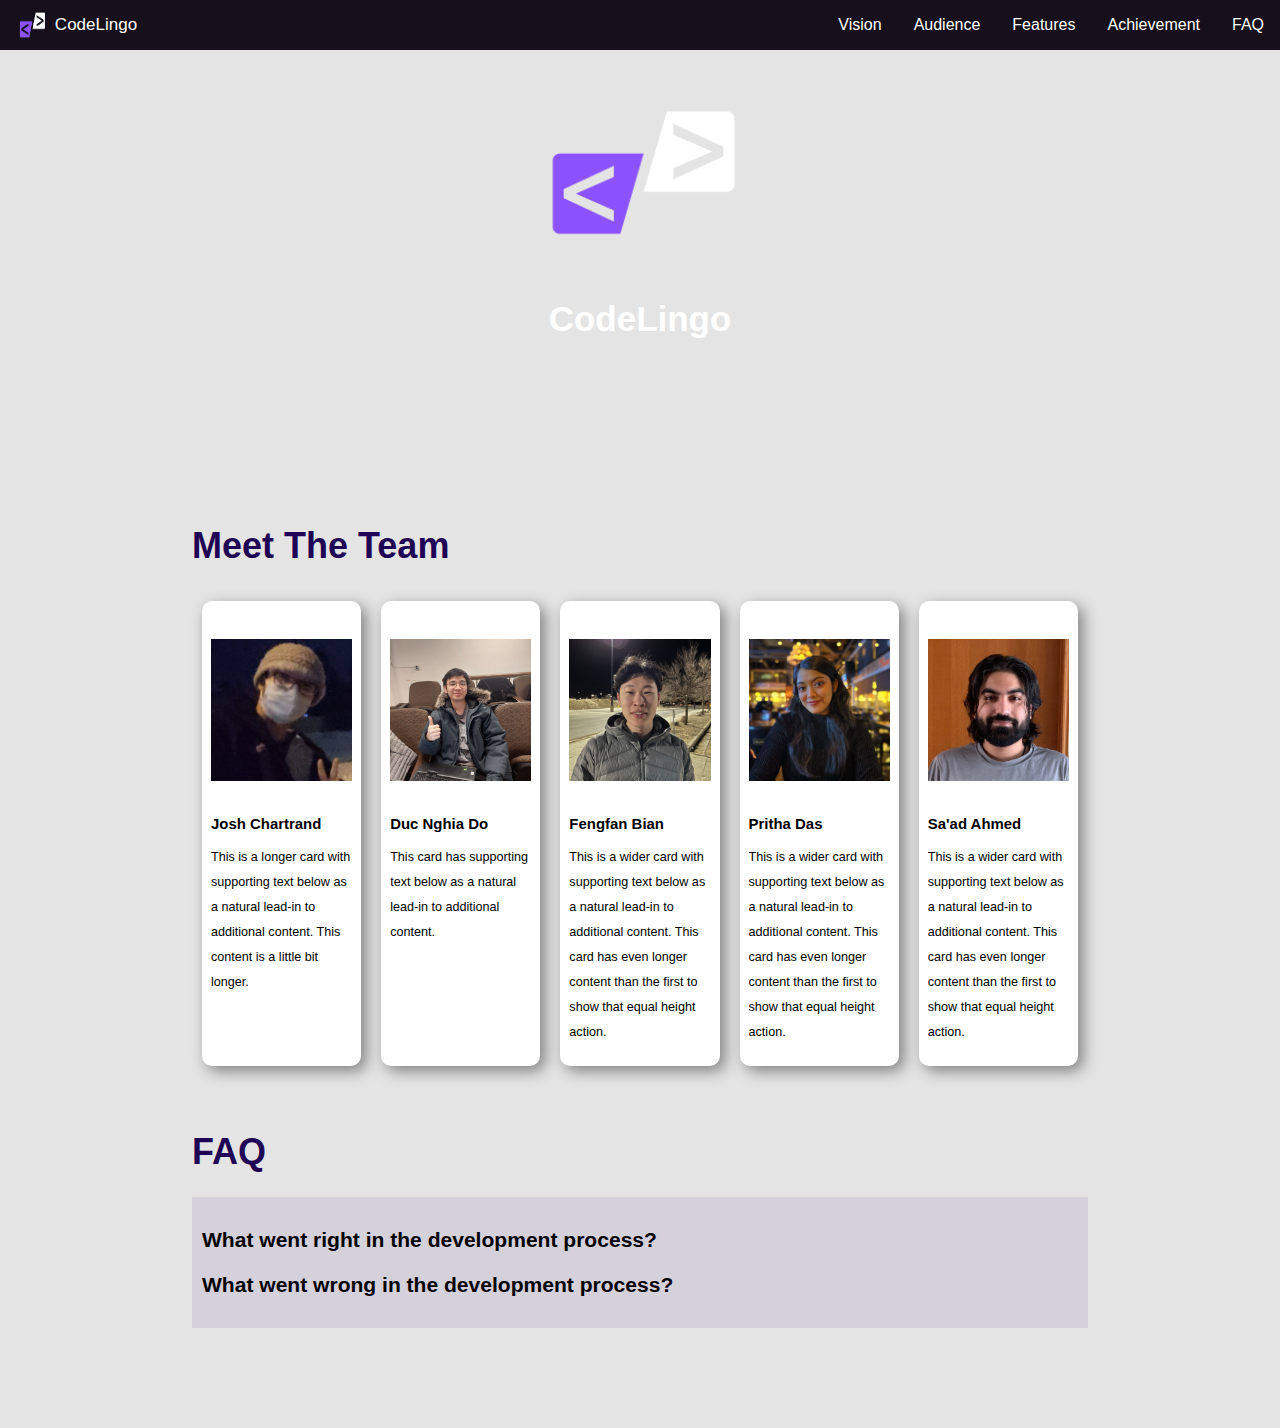
==== website/extra_page.html @ 379106d1 "Fixed sizing issues for video description" ====
<!DOCTYPE html>
<html lang="en">
<head>
    <link rel="stylesheet" href="styles.css">
    <meta charset="UTF-8">
    <meta name="viewport" content="width=device-width, initial-scale=1.0">
    <title>CodeLingo</title>
</head>
<body>
    
    <div class="navbar">
        <div class="website-icon">
            <img class="logo" src="assets/codelingo_logo.png" onclick="goToLandingPage()">
            <button class="logobtn" onclick="goToLandingPage()">CodeLingo</button>
        </div>
        
        <div class="nav-contents">
            <a href="index.html#vision">Vision</a>
            <a href="index.html#audience">Audience</a>
            <a href="index.html#feature">Features</a>
            <a id = 'achievement-link' onclick="scrollToFunction('achievement', 'achievement-link')">Achievement</a>
            <a id = 'faq-link' onclick="scrollToFunction('faq', 'faq-link')">FAQ</a>
        </div>
    </div>

    <div class="header">
        <img src="assets/codelingo_logo.png">
        <div class="appname">CodeLingo</div>
    </div>

    <div class="mainpage">
        <section id="achievement">
            <h1 class="heading feature-header">Meet The Team</h1>

            <div class="card-deck">
                <div class="card">
                  <img class="card-img-top" src="assets/josh.png" alt="Card image cap">
                  <div class="card-body">
                    <h5 class="card-title">Josh Chartrand</h5>
                    <p class="card-text">This is a longer card with supporting text below as a natural lead-in to additional content. This content is a little bit longer.</p>
                  </div>
                </div>
                <div class="card">
                  <img class="card-img-top" src="assets/duc.jpg" alt="Card image cap">
                  <div class="card-body">
                    <h5 class="card-title">Duc Nghia Do</h5>
                    <p class="card-text">This card has supporting text below as a natural lead-in to additional content.</p>
                  </div>
                </div>
                <div class="card">
                  <img class="card-img-top" src="assets/fengfan.jpg" alt="Card image cap">
                  <div class="card-body">
                    <h5 class="card-title">Fengfan Bian</h5>
                    <p class="card-text">This is a wider card with supporting text below as a natural lead-in to additional content. This card has even longer content than the first to show that equal height action.</p>
                    
                  </div>
                </div>
                <div class="card">
                    <img class="card-img-top" src="assets/pritha.jpg" alt="Card image cap">
                    <div class="card-body">
                      <h5 class="card-title">Pritha Das</h5>
                      <p class="card-text">This is a wider card with supporting text below as a natural lead-in to additional content. This card has even longer content than the first to show that equal height action.</p>
                      
                    </div>
                </div>
                <div class="card">
                    <img class="card-img-top" src="assets/sa'ad.jpg" alt="Card image cap">
                    <div class="card-body">
                      <h5 class="card-title">Sa'ad Ahmed</h5>
                      <p class="card-text">This is a wider card with supporting text below as a natural lead-in to additional content. This card has even longer content than the first to show that equal height action.</p>
                      
                    </div>
                </div>
            </div>

            
              

        </section>

        <section id="faq">
            <h1 class="heading feature-header">FAQ</h1>
            <div class="paragraphs">
                <h3>What went right in the development process?</h3>
                <h3>What went wrong in the development process?</h3>
            </div>
        </section>
    </div>
    
    <script src="script.js"></script>
</body>
</html>
---- website/styles.css ----
body{
    height: 100%;
    font-family: Arial, Helvetica, sans-serif;
    margin: 0;
    padding: 0;
    background-color:#E4E4E4
}

/* NAVBAR */
.navbar {
    display: flex;
    width: 100%;
    position: fixed;
    text-align: center;
    background-color: #151019;
    z-index: 1000;
}
.nav-contents{
    display: flex;
    align-items: right;
    padding-left: 30%;
    cursor: pointer;
}

a{
    display: block;
    color: white;
    text-align: center;
    padding: 16px;
    text-decoration: none;
}
a:hover {
    background-color: #310d78;
}

.website-icon{
    padding-left: 15px;
    display: inline-flex;
    align-items: center;
    cursor: pointer;
}
.logobtn{
    color: white;
    background-color: transparent;
    border: none;
    font-size: 17px;
    cursor: pointer;
}
.logo{
    height: 100%;
    max-width: 8%;
}

/* HEADER */
.header{
    padding-top: 50px;
    height: 350px;
    background-image: url(https://coolbackgrounds.io/images/backgrounds/index/compute-ea4c57a4.png);
    text-align: center;
    justify-content: space-around;
}
.header img{
    height: 70%;
    width:min-content;
}
.appname{
    color: white;
    font-size: 35px;
    font-weight: bold;
}

/* MAINPAGE */
.mainpage{
    font-size: 18px;
    margin-left: 15%;
    margin-right: 15%;
    padding-top: 70px;
    padding-bottom: 100px;
}
p{
    line-height: 25px;
}
ul{
    line-height: 25px;
}

.heading{
    color: #1f0455;
}
.feature-header{
    margin-top: 55px;
}

/* FEATURE-VIDEO BOX */
.feature-box{
    width: 1000px;
    margin-top: 50px;
    background-color:white;
    color: white;
    display: grid;
    grid-template-columns: 3fr 1fr;
    grid-template-rows: 3fr 0.7fr;
    border-radius: 10px;
    overflow: hidden;
    box-shadow: 5px 5px 20px grey ;
}
.video-box{
    position: relative;
    width: 800px; 
    height: 550px; 
}
.video{
    width: 100%;
    height: fit-content;
    padding: 20px;
}
.feature-button-box button{
    width: 100%;
    height: 19%;
    margin-bottom: 5px;
    border-radius: 10px;
    font-size: 18px;
    cursor: pointer;
    border: none;
    box-shadow: 2px 2px 10px grey;
}
.feature-button-box{
    display: block;
    padding: 20px;
    padding-left: 40px;
}
.feature-button-box button:hover{
    background-color: darkgray;
    font-size: 20px;
}
.feature-button-box button.active {
    background-color:#310d78;
    color: white;
    font-size: 18px;
}
.description-box{
    overflow: auto;
    position:absolute; 
    left: 0; 
    padding: 20px;
    width: 100%;
    padding-left: 20px;
    padding-right: 20px;
    
    color: #151019;
}
.description-box p{
    margin:0;
}

/* PARAGRAPHS */

.paragraphs {
    background-color: #310d7816;
    padding: 10px;
}

/* CARDS */
.card-deck{
    display: flex;
}
.card{
    width: 20%;
    margin: 10px;
    padding: 1%;
    background-color: white;
    border-radius: 10px;
    box-shadow: 5px 5px 15px grey;
    cursor: pointer;
}
.card:hover{
    background-color: rgba(33, 2, 59, 0.2);
}
.card img{
    height: 200px;
    width: 100%;
    object-fit:contain;
} 
.card-body p{
    font-size: 70%;
}
.card-text {
    overflow-y: auto;
}
.card-title{
    margin: 0;
}
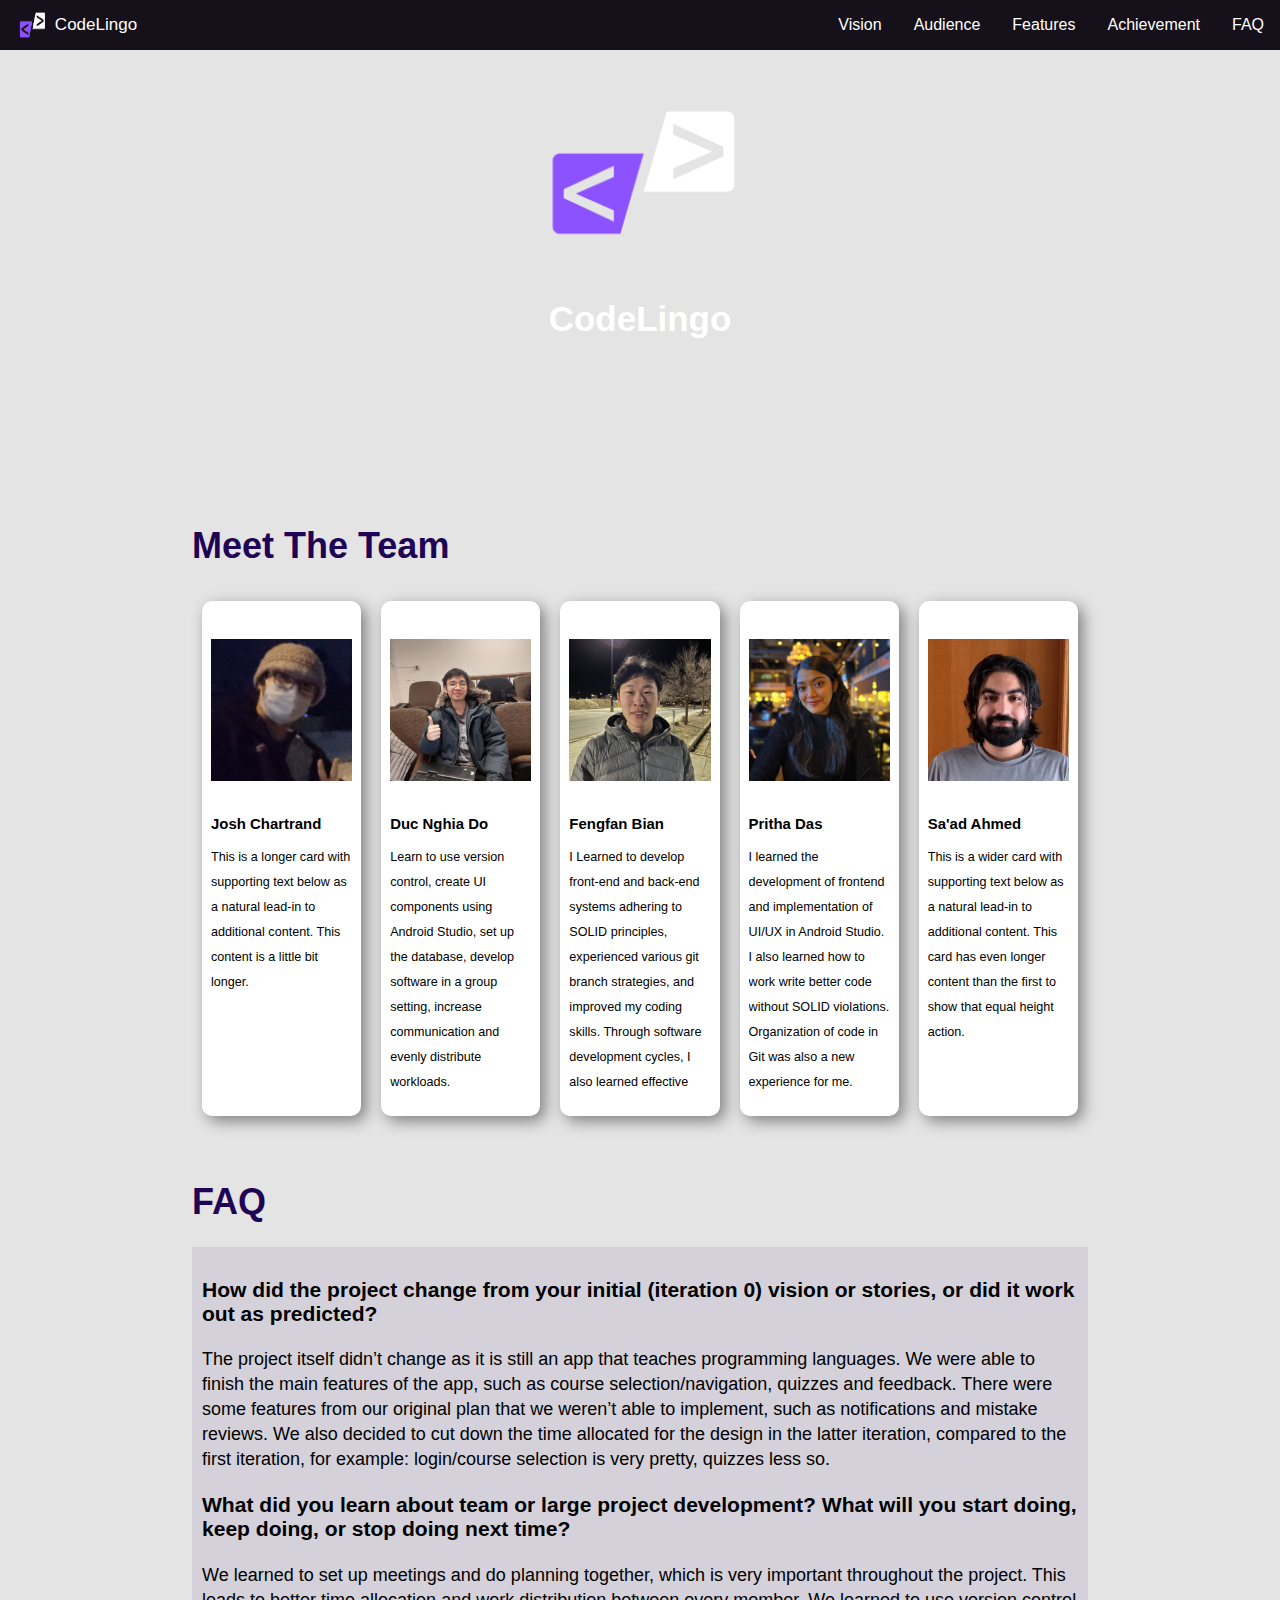
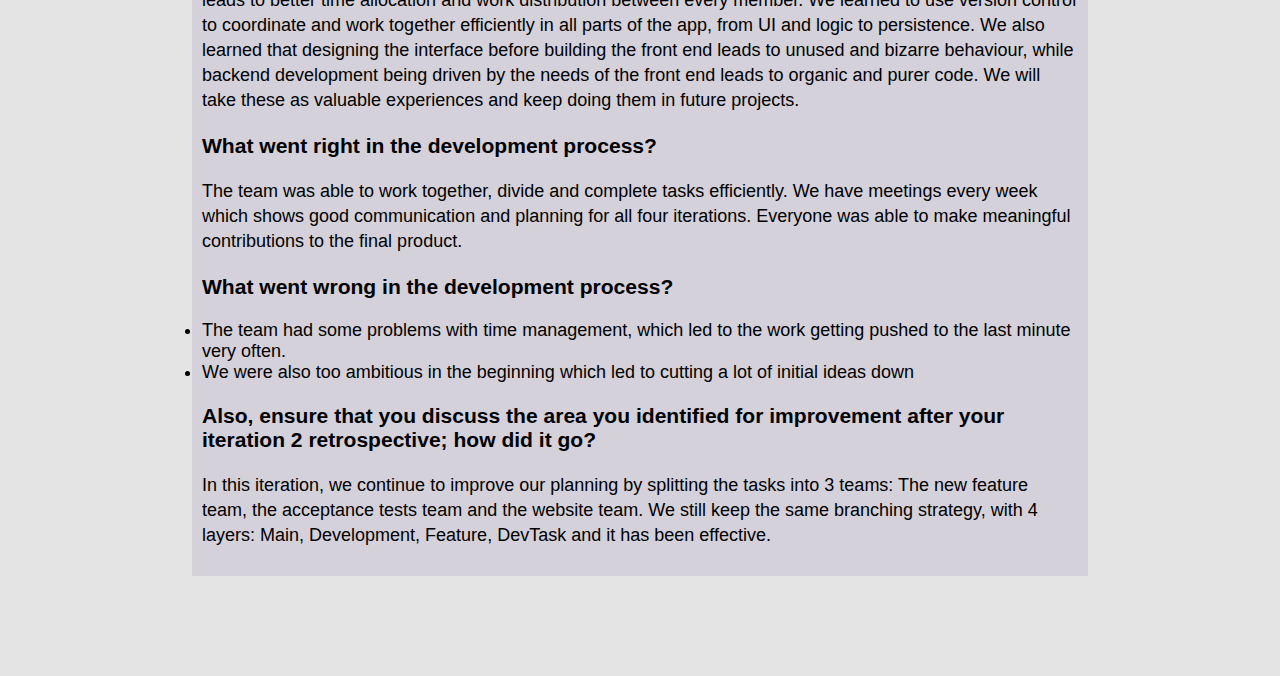
==== commit 29a0d058: "Some paragraphs added" ====
--- a/website/extra_page.html
+++ b/website/extra_page.html
@@ -44,14 +44,15 @@
                   <img class="card-img-top" src="assets/duc.jpg" alt="Card image cap">
                   <div class="card-body">
                     <h5 class="card-title">Duc Nghia Do</h5>
-                    <p class="card-text">This card has supporting text below as a natural lead-in to additional content.</p>
+                    <p class="card-text">Learn to use version control, create UI components using Android Studio, set up the database, develop software in a group setting, increase communication and evenly distribute workloads.
+                    </p>
                   </div>
                 </div>
                 <div class="card">
                   <img class="card-img-top" src="assets/fengfan.jpg" alt="Card image cap">
                   <div class="card-body">
                     <h5 class="card-title">Fengfan Bian</h5>
-                    <p class="card-text">This is a wider card with supporting text below as a natural lead-in to additional content. This card has even longer content than the first to show that equal height action.</p>
+                    <p class="card-text">I Learned to develop front-end and back-end systems adhering to SOLID principles, experienced various git branch strategies, and improved my coding skills. Through software development cycles, I also learned effective team collaboration under our professor's guidance to complete projects successfully.</p>
                     
                   </div>
                 </div>
@@ -59,8 +60,7 @@
                     <img class="card-img-top" src="assets/pritha.jpg" alt="Card image cap">
                     <div class="card-body">
                       <h5 class="card-title">Pritha Das</h5>
-                      <p class="card-text">This is a wider card with supporting text below as a natural lead-in to additional content. This card has even longer content than the first to show that equal height action.</p>
-                      
+                      <p class="card-text">I learned the development of frontend and implementation of UI/UX in Android Studio. I also learned how to work write better code without SOLID violations. Organization of code in Git was also a new experience for me. Through this project I learned how to collaborate and coordinate successfully with my peers </p>
                     </div>
                 </div>
                 <div class="card">
@@ -81,8 +81,17 @@
         <section id="faq">
             <h1 class="heading feature-header">FAQ</h1>
             <div class="paragraphs">
+                <h3>How did the project change from your initial (iteration 0) vision or stories, or did it work out as predicted?</h3>
+                <p>The project itself didn’t change as it is still an app that teaches programming languages. We were able to finish the main features of the app, such as course selection/navigation, quizzes and feedback. There were some features from our original plan that we weren’t able to implement, such as notifications and mistake reviews. We also decided to cut down the time allocated for the design in the latter iteration, compared to the first iteration, for example: login/course selection is very pretty, quizzes less so.</p>
+                <h3>What did you learn about team or large project development? What will you start doing, keep doing, or stop doing next time?</h3>
+                <p>We learned to set up meetings and do planning together, which is very important throughout the project. This leads to better time allocation and work distribution between every member. We learned to use version control to coordinate and work together efficiently in all parts of the app, from UI and logic to persistence. We also learned that designing the interface before building the front end leads to unused and bizarre behaviour, while backend development being driven by the needs of the front end leads to organic and purer code. We will take these as valuable experiences and keep doing them in future projects.</p>
                 <h3>What went right in the development process?</h3>
+                <p>The team was able to work together, divide and complete tasks efficiently. We have meetings every week which shows good communication and planning for all four iterations. Everyone was able to make meaningful contributions to the final product.</p>
                 <h3>What went wrong in the development process?</h3>
+                <li>The team had some problems with time management, which led to the work getting pushed to the last minute very often. </li>
+                <li>We were also too ambitious in the beginning which led to cutting a lot of initial ideas down</li>
+                <h3>Also, ensure that you discuss the area you identified for improvement after your iteration 2 retrospective; how did it go?</h3>
+                <p>In this iteration, we continue to improve our planning by splitting the tasks into 3 teams: The new feature team, the acceptance tests team and the website team. We still keep the same branching strategy, with 4 layers: Main, Development, Feature, DevTask and it has been effective. </p>
             </div>
         </section>
     </div>
--- a/website/styles.css
+++ b/website/styles.css
@@ -185,6 +185,7 @@
     font-size: 70%;
 }
 .card-text {
+    max-height: 250px;
     overflow-y: auto;
 }
 .card-title{
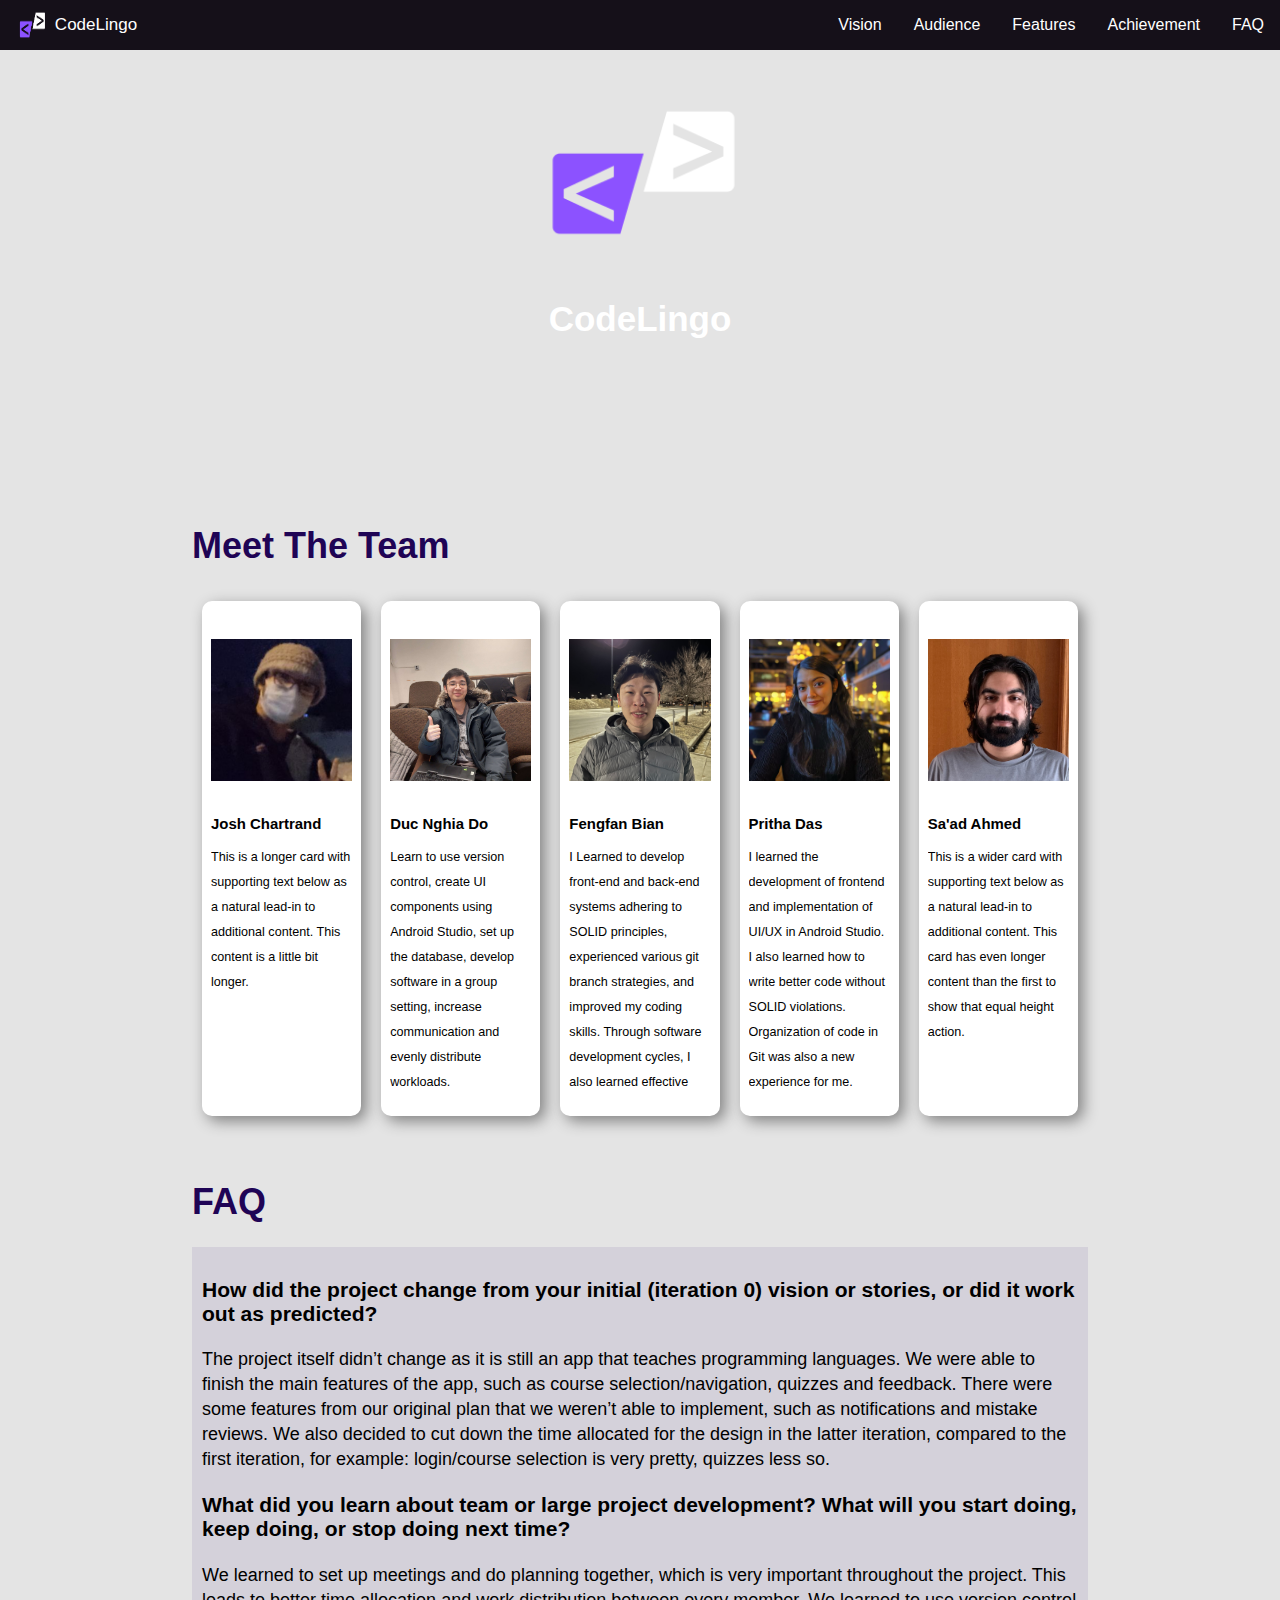
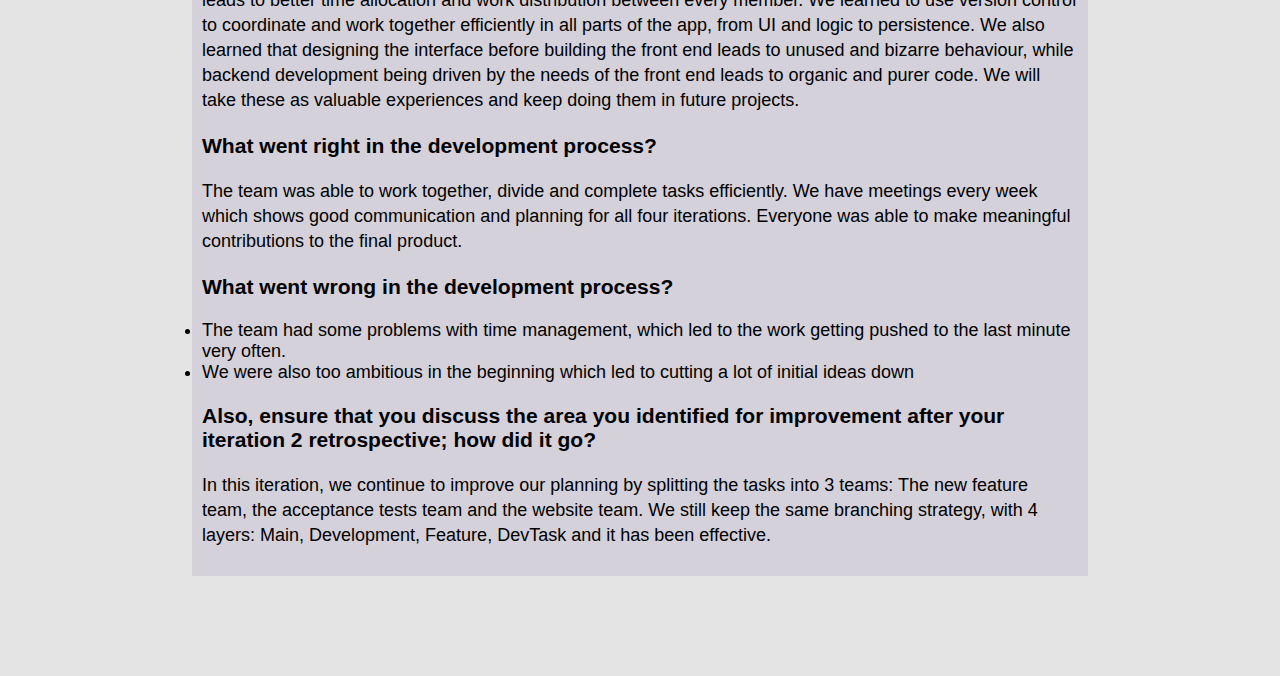
==== commit cc8ad057: "grammatical errors fixed" ====
--- a/website/extra_page.html
+++ b/website/extra_page.html
@@ -60,7 +60,7 @@
                     <img class="card-img-top" src="assets/pritha.jpg" alt="Card image cap">
                     <div class="card-body">
                       <h5 class="card-title">Pritha Das</h5>
-                      <p class="card-text">I learned the development of frontend and implementation of UI/UX in Android Studio. I also learned how to work write better code without SOLID violations. Organization of code in Git was also a new experience for me. Through this project I learned how to collaborate and coordinate successfully with my peers </p>
+                      <p class="card-text">I learned the development of frontend and implementation of UI/UX in Android Studio. I also learned how to write better code without SOLID violations. Organization of code in Git was also a new experience for me. Through this project I learned how to collaborate and coordinate successfully with my peers </p>
                     </div>
                 </div>
                 <div class="card">
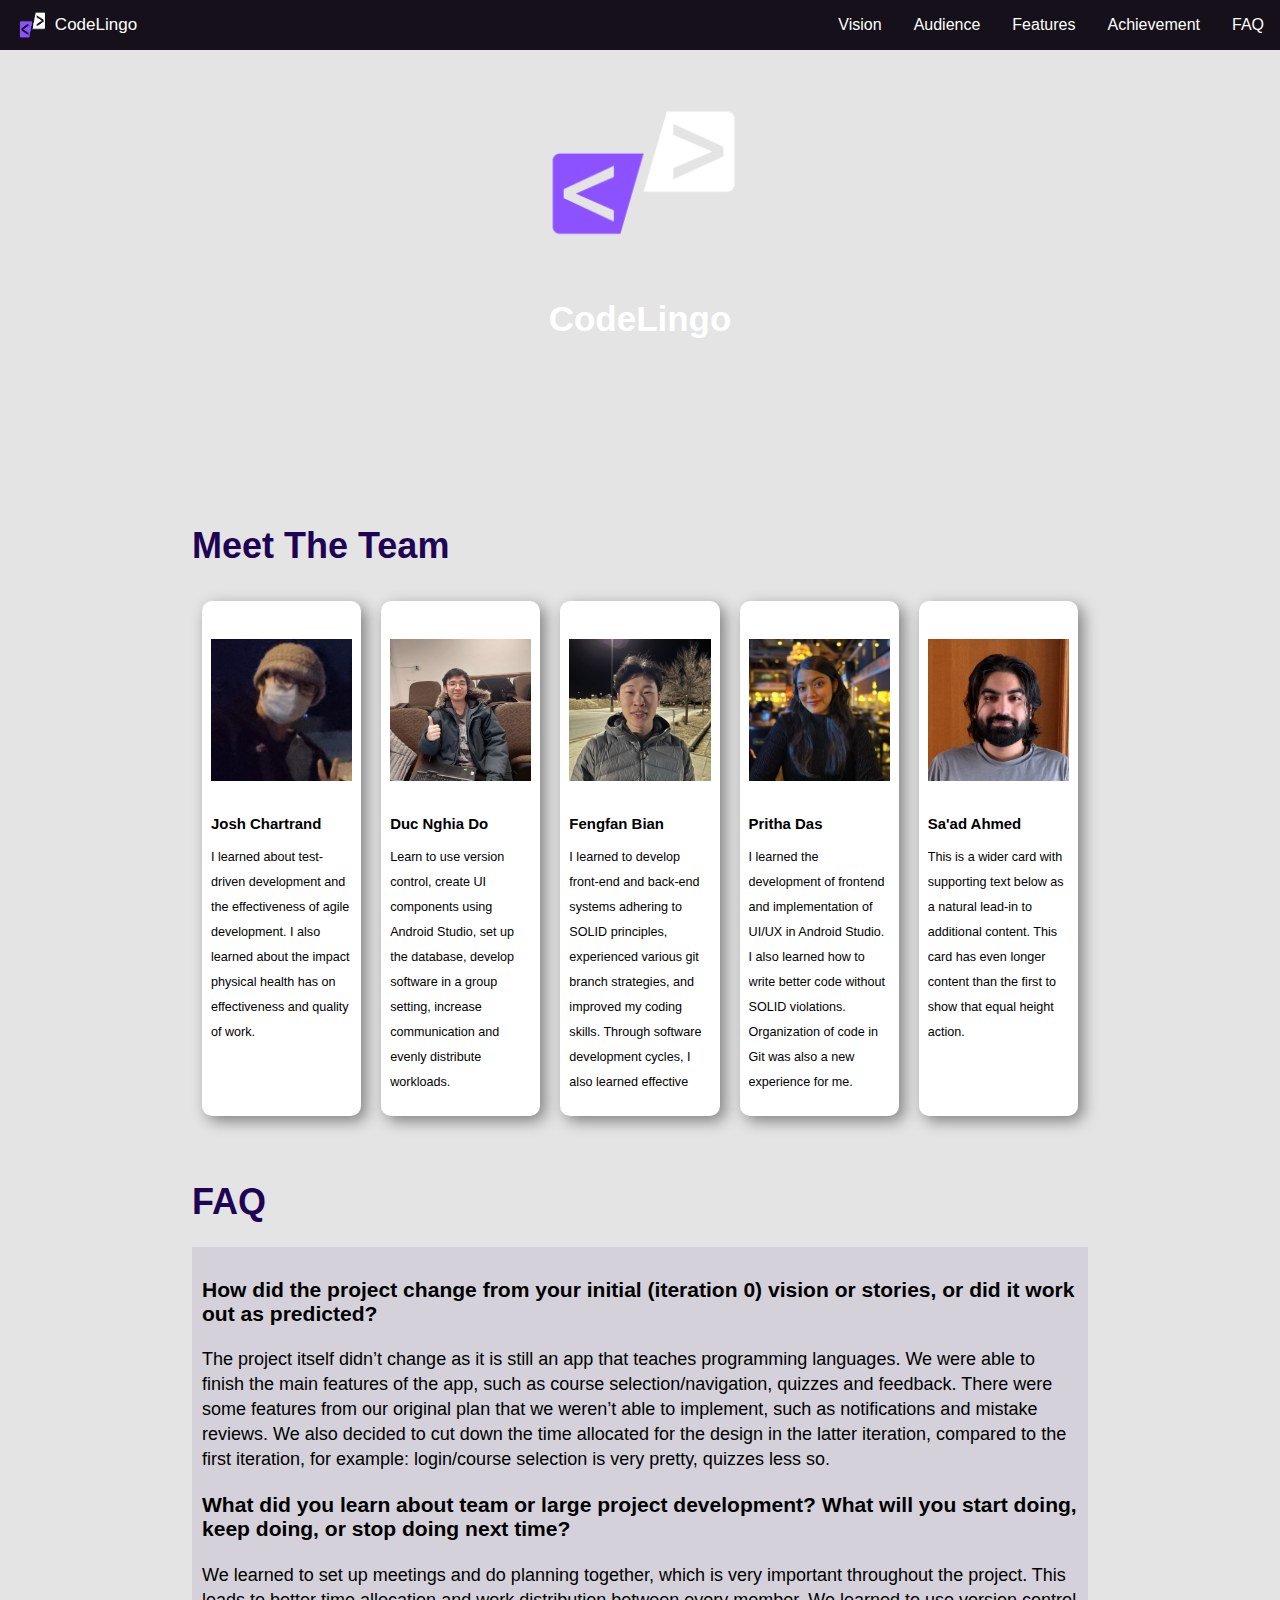
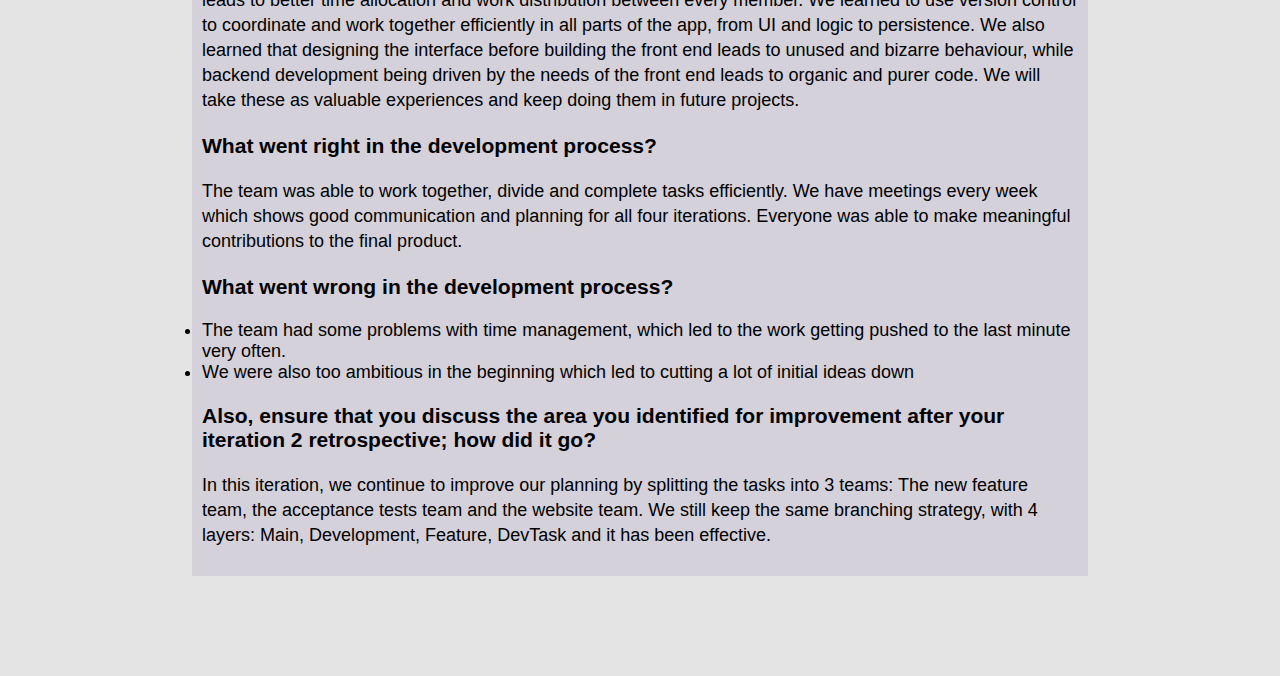
==== commit b7cf9f31: "Add Josh's paragraph" ====
--- a/website/extra_page.html
+++ b/website/extra_page.html
@@ -37,7 +37,7 @@
                   <img class="card-img-top" src="assets/josh.png" alt="Card image cap">
                   <div class="card-body">
                     <h5 class="card-title">Josh Chartrand</h5>
-                    <p class="card-text">This is a longer card with supporting text below as a natural lead-in to additional content. This content is a little bit longer.</p>
+                    <p class="card-text">I learned about test-driven development and the effectiveness of agile development. I also learned about the impact physical health has on effectiveness and quality of work.</p>
                   </div>
                 </div>
                 <div class="card">
@@ -52,7 +52,7 @@
                   <img class="card-img-top" src="assets/fengfan.jpg" alt="Card image cap">
                   <div class="card-body">
                     <h5 class="card-title">Fengfan Bian</h5>
-                    <p class="card-text">I Learned to develop front-end and back-end systems adhering to SOLID principles, experienced various git branch strategies, and improved my coding skills. Through software development cycles, I also learned effective team collaboration under our professor's guidance to complete projects successfully.</p>
+                    <p class="card-text">I learned to develop front-end and back-end systems adhering to SOLID principles, experienced various git branch strategies, and improved my coding skills. Through software development cycles, I also learned effective team collaboration under our professor's guidance to complete projects successfully.</p>
                     
                   </div>
                 </div>
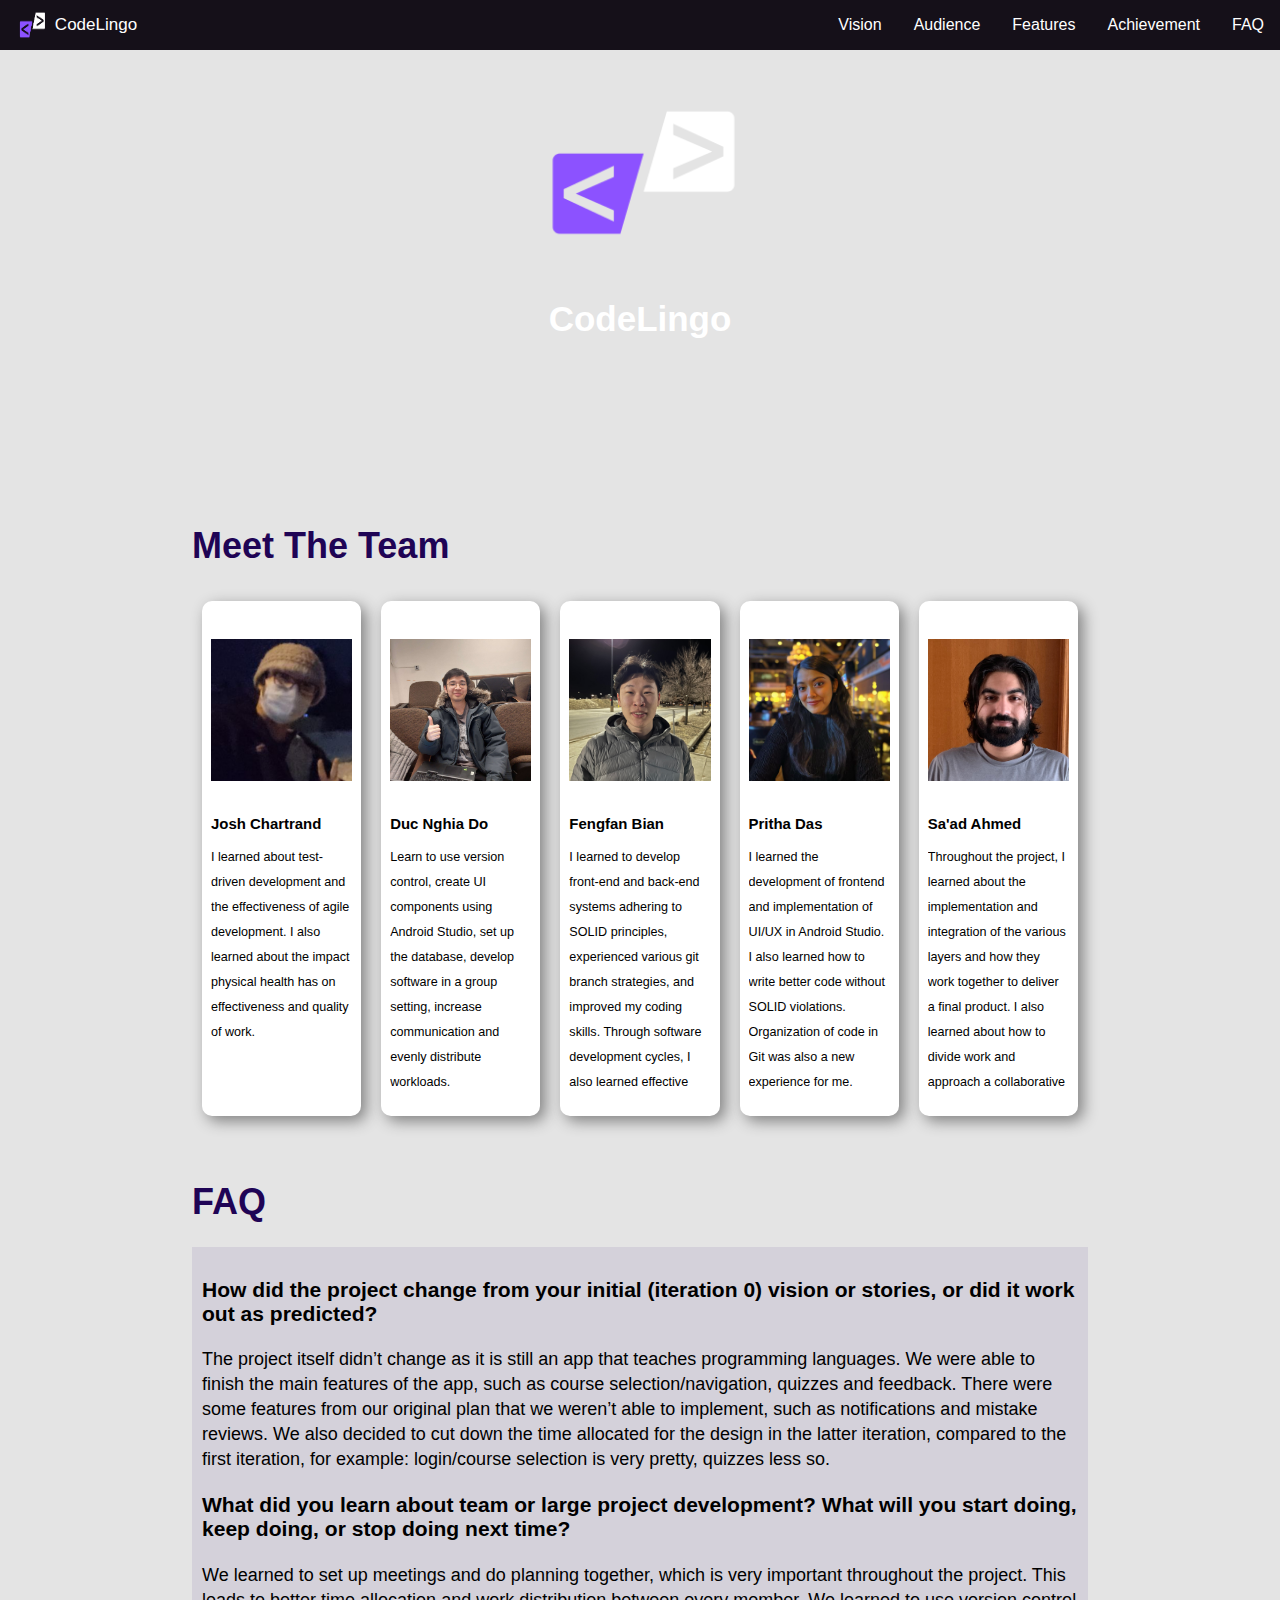
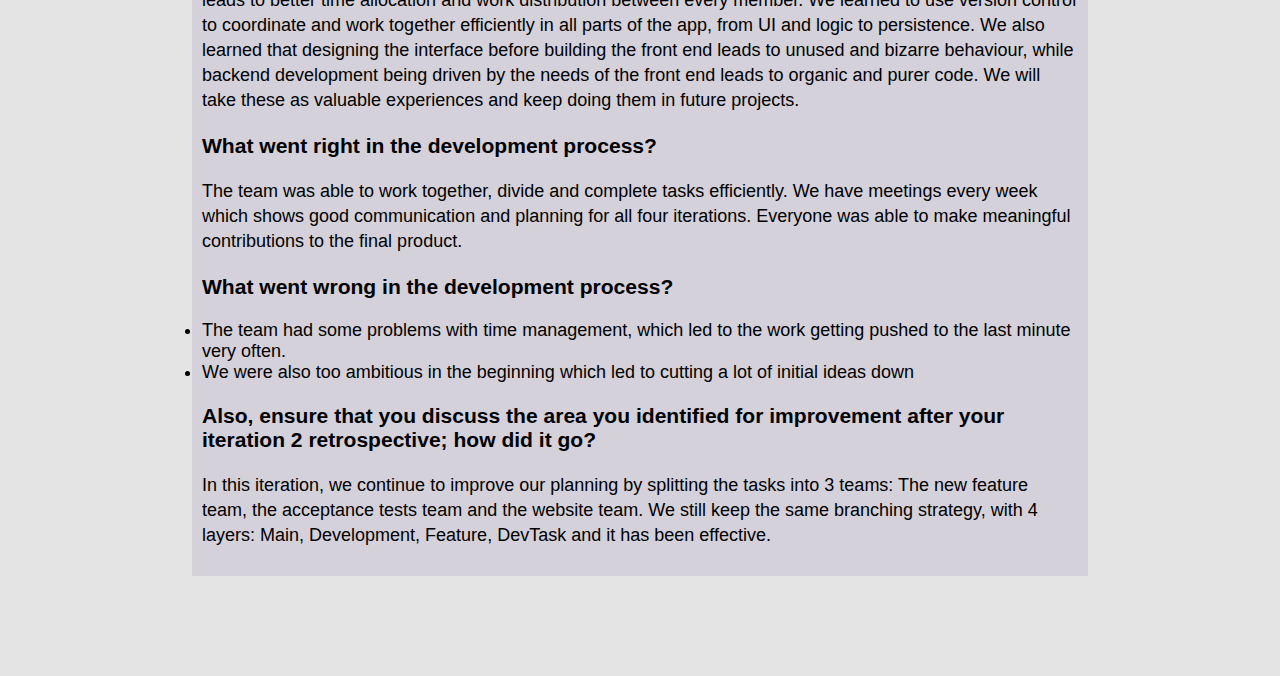
==== commit 7c996f19: "Added Sa'ad paragraph" ====
--- a/website/extra_page.html
+++ b/website/extra_page.html
@@ -67,7 +67,7 @@
                     <img class="card-img-top" src="assets/sa'ad.jpg" alt="Card image cap">
                     <div class="card-body">
                       <h5 class="card-title">Sa'ad Ahmed</h5>
-                      <p class="card-text">This is a wider card with supporting text below as a natural lead-in to additional content. This card has even longer content than the first to show that equal height action.</p>
+                      <p class="card-text">Throughout the project, I learned about the implementation and integration of the various layers and how they work together to deliver a final product. I also learned about how to divide work and approach a collaborative coding project using git and by using agile methods.</p>
                       
                     </div>
                 </div>
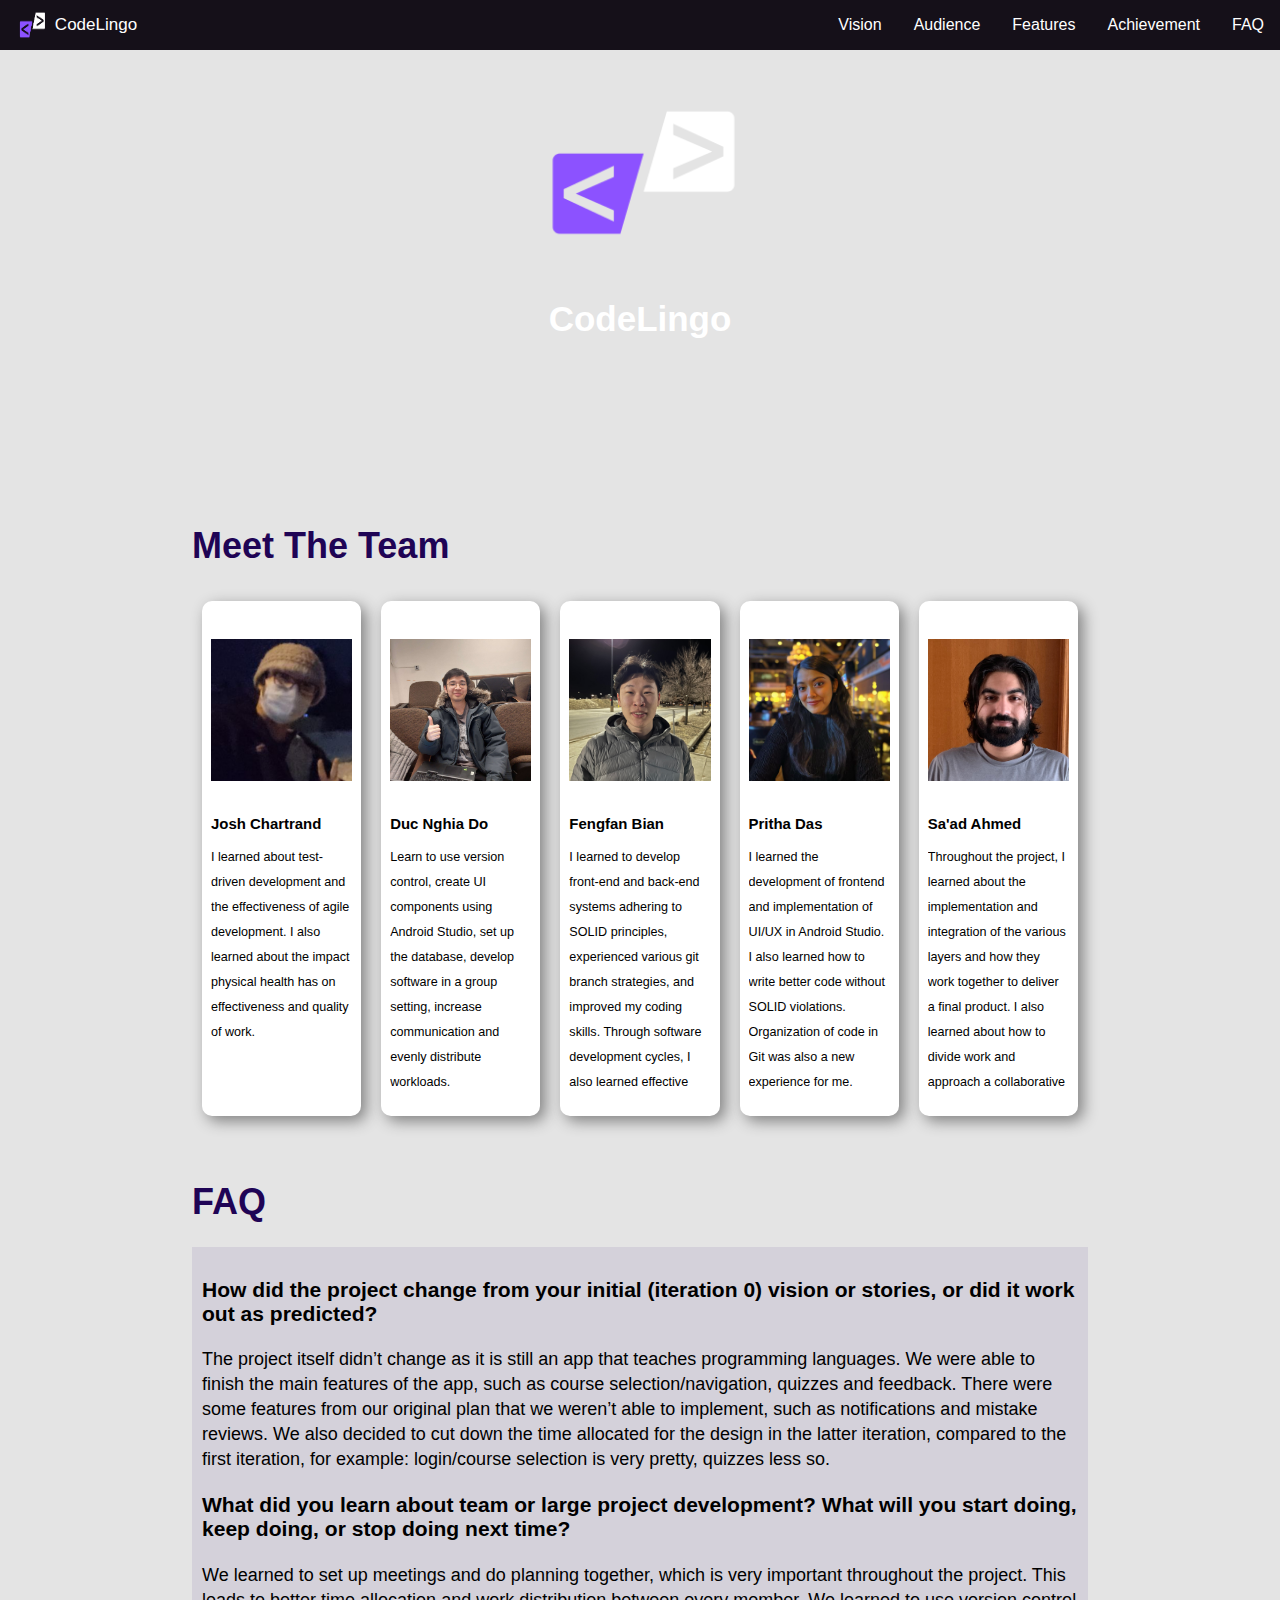
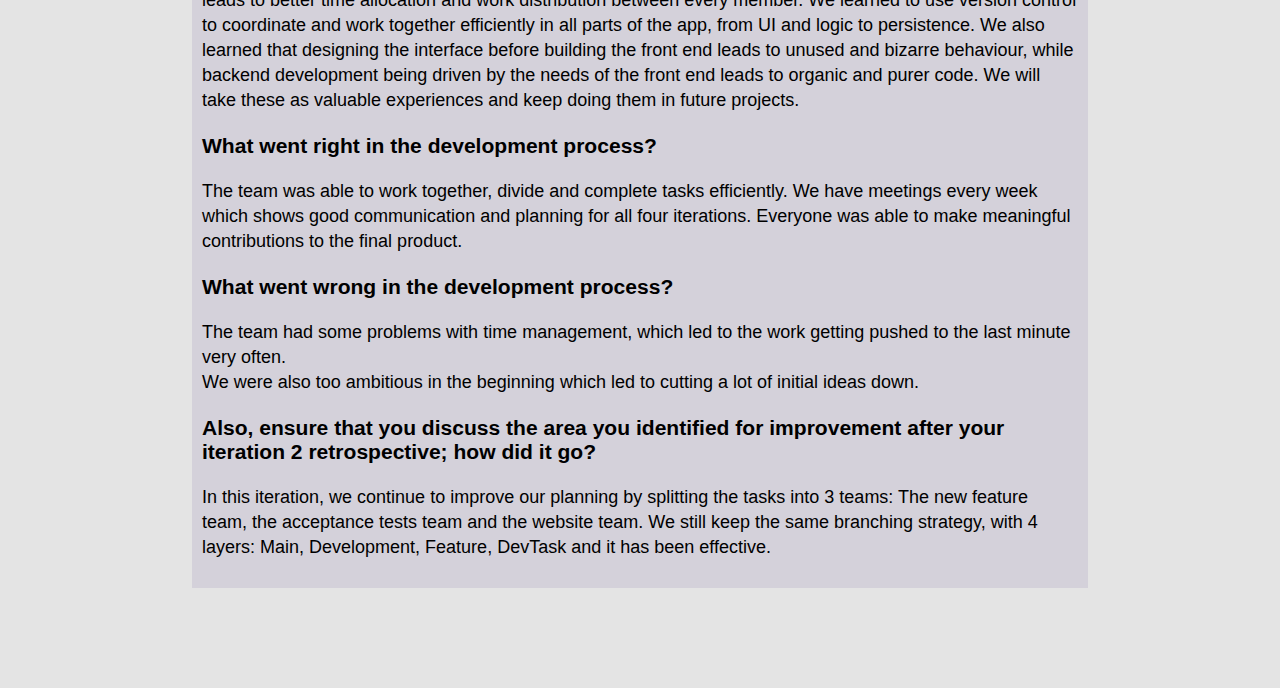
==== commit 87cd1524: "Make some small changes" ====
--- a/website/extra_page.html
+++ b/website/extra_page.html
@@ -88,8 +88,8 @@
                 <h3>What went right in the development process?</h3>
                 <p>The team was able to work together, divide and complete tasks efficiently. We have meetings every week which shows good communication and planning for all four iterations. Everyone was able to make meaningful contributions to the final product.</p>
                 <h3>What went wrong in the development process?</h3>
-                <li>The team had some problems with time management, which led to the work getting pushed to the last minute very often. </li>
-                <li>We were also too ambitious in the beginning which led to cutting a lot of initial ideas down</li>
+                <p>The team had some problems with time management, which led to the work getting pushed to the last minute very often.
+                <br>We were also too ambitious in the beginning which led to cutting a lot of initial ideas down.</p>
                 <h3>Also, ensure that you discuss the area you identified for improvement after your iteration 2 retrospective; how did it go?</h3>
                 <p>In this iteration, we continue to improve our planning by splitting the tasks into 3 teams: The new feature team, the acceptance tests team and the website team. We still keep the same branching strategy, with 4 layers: Main, Development, Feature, DevTask and it has been effective. </p>
             </div>
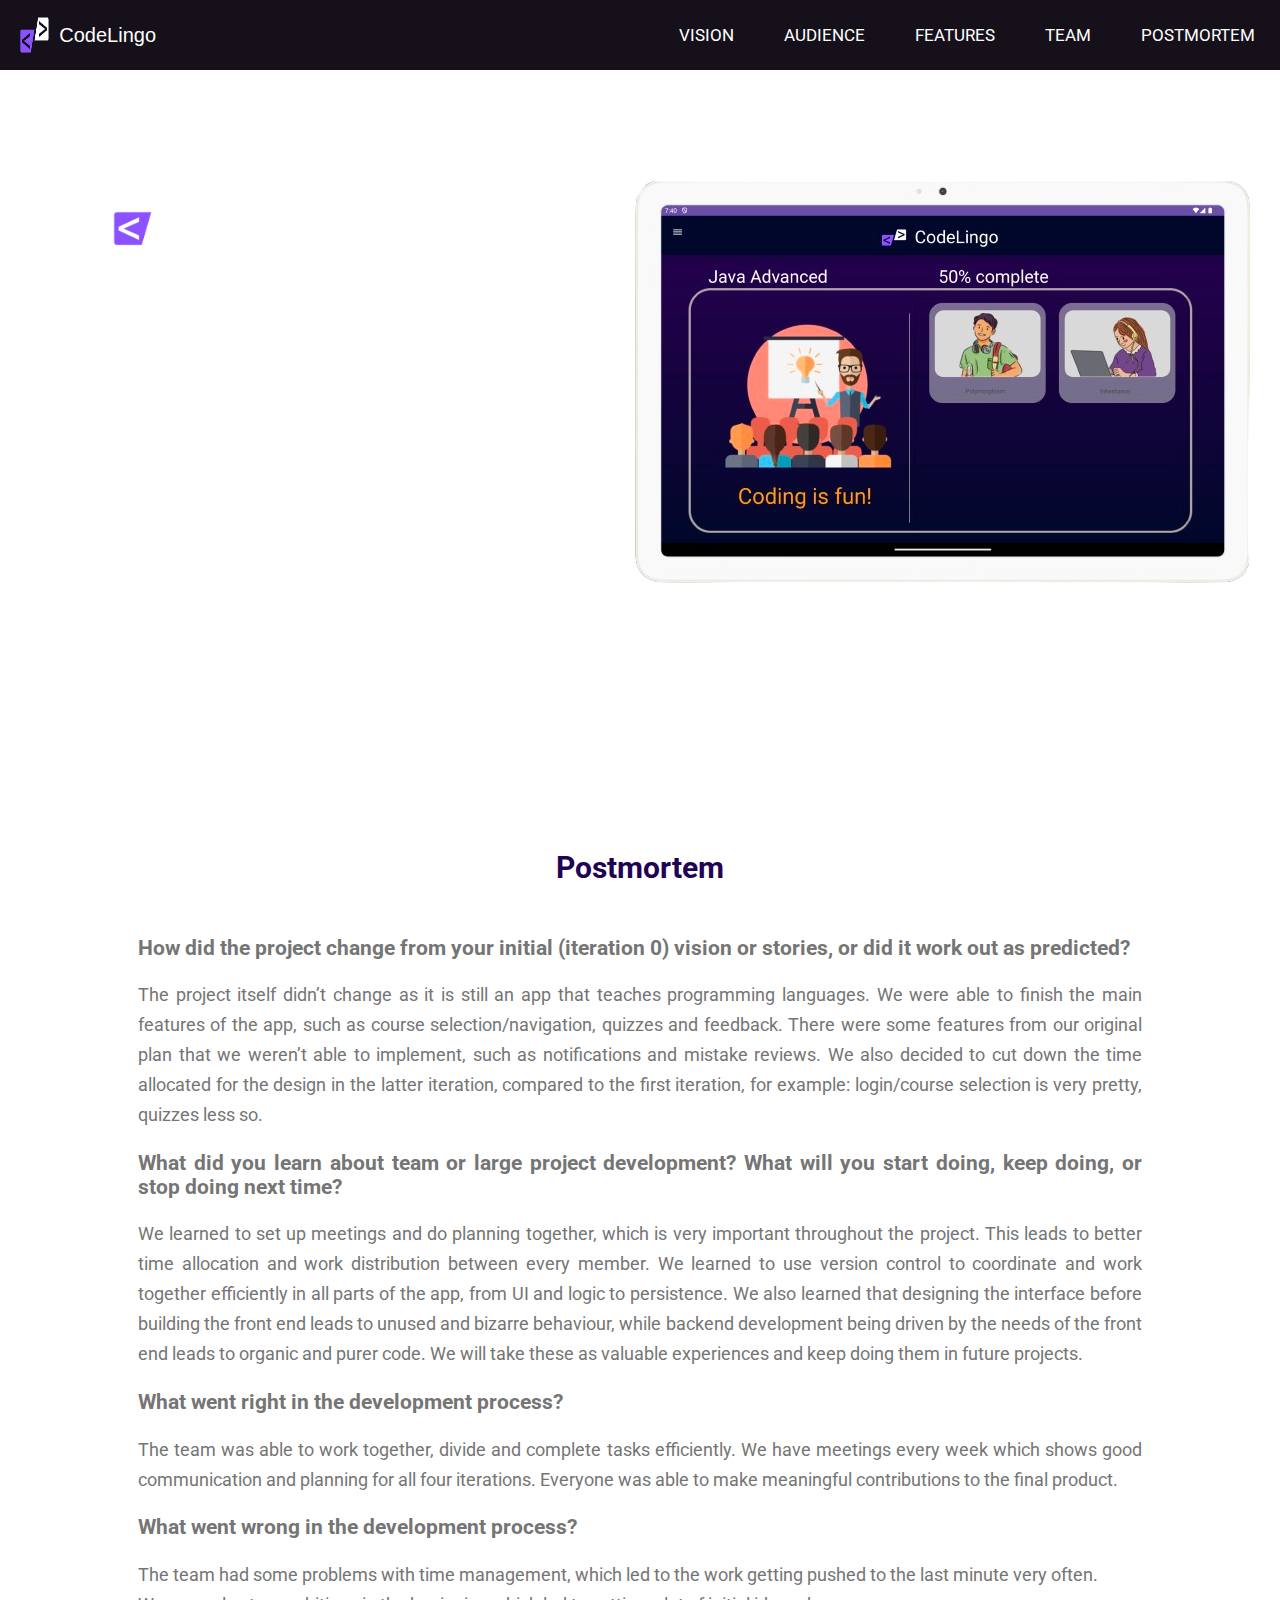
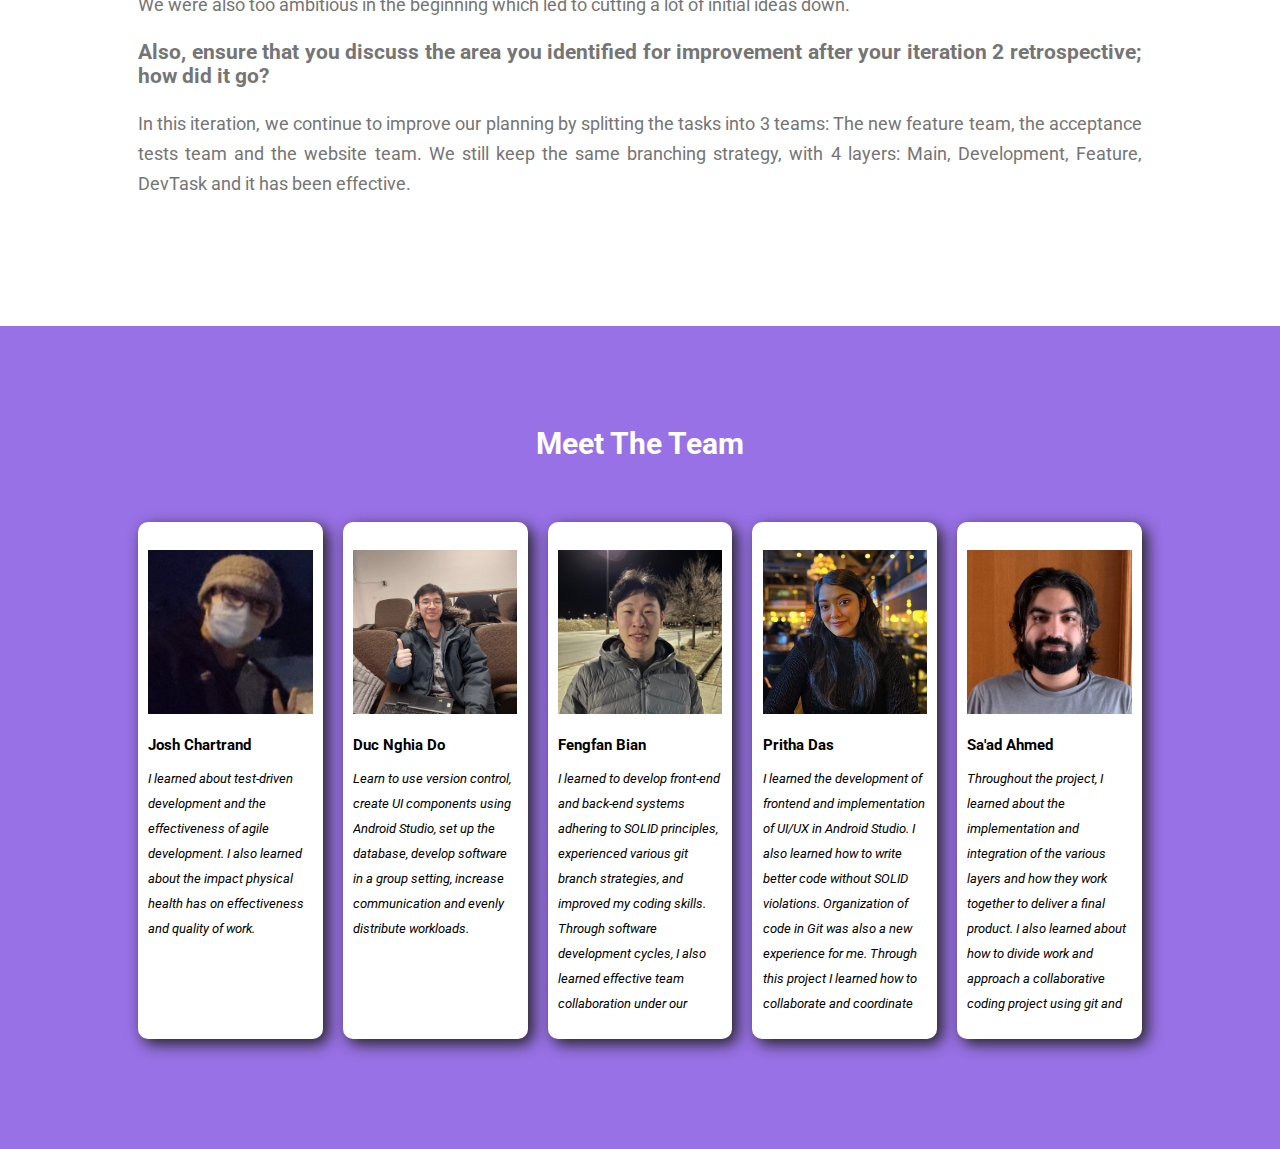
==== commit 87948d5d: "Major visual changes" ====
--- a/website/extra_page.html
+++ b/website/extra_page.html
@@ -2,100 +2,112 @@
 <html lang="en">
 <head>
     <link rel="stylesheet" href="styles.css">
+    <link rel="preconnect" href="https://fonts.googleapis.com">
+    <link rel="preconnect" href="https://fonts.gstatic.com" crossorigin>
+    <link href="https://fonts.googleapis.com/css2?family=DM+Sans:opsz,wght@9..40,300&family=Kanit:wght@300;500;700&family=Lato:ital,wght@0,100;0,300;1,700&family=Roboto:ital,wght@0,100;0,300;0,400;0,500;0,700;0,900;1,100;1,300;1,400;1,500;1,700;1,900&display=swap" rel="stylesheet">
     <meta charset="UTF-8">
     <meta name="viewport" content="width=device-width, initial-scale=1.0">
     <title>CodeLingo</title>
 </head>
 <body>
     
-    <div class="navbar">
-        <div class="website-icon">
-            <img class="logo" src="assets/codelingo_logo.png" onclick="goToLandingPage()">
-            <button class="logobtn" onclick="goToLandingPage()">CodeLingo</button>
+  <div class="navbar">
+    <div class="website-icon">
+        <img class="logo" src="assets/codelingo_logo.png" onclick="goToLandingPage()">
+        <button class="logobtn" onclick="goToLandingPage()">CodeLingo</button>
+    </div>
+    
+    <div class="nav-contents">
+      <a href="index.html#vision">VISION</a>
+      <a href="index.html#audience">AUDIENCE</a>
+      <a href="index.html#feature">FEATURES</a>
+      <a id = 'achievement-link' onclick="scrollToFunction('achievement', 'achievement-link')">TEAM</a>
+      <a id = 'faq-link' onclick="scrollToFunction('faq', 'faq-link')">POSTMORTEM</a>
+    </div>
+</div>
+
+<div class="header">
+    <div class="col1">
+        <div class="appname">
+            <img src="assets/codelingo_logo.png">
+            <div>CodeLingo</div>
         </div>
-        
-        <div class="nav-contents">
-            <a href="index.html#vision">Vision</a>
-            <a href="index.html#audience">Audience</a>
-            <a href="index.html#feature">Features</a>
-            <a id = 'achievement-link' onclick="scrollToFunction('achievement', 'achievement-link')">Achievement</a>
-            <a id = 'faq-link' onclick="scrollToFunction('faq', 'faq-link')">FAQ</a>
+        <div class="summary">
+            <p>CodeLingo is a programming language learning tool where learners and professionals can achieve fluency with programming languages quickly and efficiently.</p>
+            <button class="download-btn">Download Now</button>
         </div>
     </div>
-
-    <div class="header">
-        <img src="assets/codelingo_logo.png">
-        <div class="appname">CodeLingo</div>
+    <div class="preview">
+        <img src="assets/codelingo_preview.png">
     </div>
+</div>
 
     <div class="mainpage">
-        <section id="achievement">
-            <h1 class="heading feature-header">Meet The Team</h1>
-
-            <div class="card-deck">
-                <div class="card">
-                  <img class="card-img-top" src="assets/josh.png" alt="Card image cap">
-                  <div class="card-body">
-                    <h5 class="card-title">Josh Chartrand</h5>
-                    <p class="card-text">I learned about test-driven development and the effectiveness of agile development. I also learned about the impact physical health has on effectiveness and quality of work.</p>
-                  </div>
-                </div>
-                <div class="card">
-                  <img class="card-img-top" src="assets/duc.jpg" alt="Card image cap">
-                  <div class="card-body">
-                    <h5 class="card-title">Duc Nghia Do</h5>
-                    <p class="card-text">Learn to use version control, create UI components using Android Studio, set up the database, develop software in a group setting, increase communication and evenly distribute workloads.
-                    </p>
-                  </div>
-                </div>
-                <div class="card">
-                  <img class="card-img-top" src="assets/fengfan.jpg" alt="Card image cap">
-                  <div class="card-body">
-                    <h5 class="card-title">Fengfan Bian</h5>
-                    <p class="card-text">I learned to develop front-end and back-end systems adhering to SOLID principles, experienced various git branch strategies, and improved my coding skills. Through software development cycles, I also learned effective team collaboration under our professor's guidance to complete projects successfully.</p>
-                    
-                  </div>
-                </div>
-                <div class="card">
-                    <img class="card-img-top" src="assets/pritha.jpg" alt="Card image cap">
-                    <div class="card-body">
-                      <h5 class="card-title">Pritha Das</h5>
-                      <p class="card-text">I learned the development of frontend and implementation of UI/UX in Android Studio. I also learned how to write better code without SOLID violations. Organization of code in Git was also a new experience for me. Through this project I learned how to collaborate and coordinate successfully with my peers </p>
-                    </div>
-                </div>
-                <div class="card">
-                    <img class="card-img-top" src="assets/sa'ad.jpg" alt="Card image cap">
-                    <div class="card-body">
-                      <h5 class="card-title">Sa'ad Ahmed</h5>
-                      <p class="card-text">Throughout the project, I learned about the implementation and integration of the various layers and how they work together to deliver a final product. I also learned about how to divide work and approach a collaborative coding project using git and by using agile methods.</p>
-                      
-                    </div>
+      <section class="section" id="faq">
+        <h1 style="font-size: 30px;" class="heading feature-header">Postmortem</h1>
+        <div style="font-size: 1.1rem;"  class="paragraph">
+            <h3>How did the project change from your initial (iteration 0) vision or stories, or did it work out as predicted?</h3>
+            <p>The project itself didn’t change as it is still an app that teaches programming languages. We were able to finish the main features of the app, such as course selection/navigation, quizzes and feedback. There were some features from our original plan that we weren’t able to implement, such as notifications and mistake reviews. We also decided to cut down the time allocated for the design in the latter iteration, compared to the first iteration, for example: login/course selection is very pretty, quizzes less so.</p>
+            <h3>What did you learn about team or large project development? What will you start doing, keep doing, or stop doing next time?</h3>
+            <p>We learned to set up meetings and do planning together, which is very important throughout the project. This leads to better time allocation and work distribution between every member. We learned to use version control to coordinate and work together efficiently in all parts of the app, from UI and logic to persistence. We also learned that designing the interface before building the front end leads to unused and bizarre behaviour, while backend development being driven by the needs of the front end leads to organic and purer code. We will take these as valuable experiences and keep doing them in future projects.</p>
+            <h3>What went right in the development process?</h3>
+            <p>The team was able to work together, divide and complete tasks efficiently. We have meetings every week which shows good communication and planning for all four iterations. Everyone was able to make meaningful contributions to the final product.</p>
+            <h3>What went wrong in the development process?</h3>
+            <p>The team had some problems with time management, which led to the work getting pushed to the last minute very often.
+            <br>We were also too ambitious in the beginning which led to cutting a lot of initial ideas down.</p>
+            <h3>Also, ensure that you discuss the area you identified for improvement after your iteration 2 retrospective; how did it go?</h3>
+            <p>In this iteration, we continue to improve our planning by splitting the tasks into 3 teams: The new feature team, the acceptance tests team and the website team. We still keep the same branching strategy, with 4 layers: Main, Development, Feature, DevTask and it has been effective. </p>
+        </div>
+      </section>
+    </div>
+    
+    <section class="feature-section section"  id="achievement">
+      <div class="mainpage">
+        <h1 style="font-size: 30px; color: white; padding-bottom: 30px;" class="heading feature-header">Meet The Team</h1>
+        <div class="card-deck">
+            <div class="card">
+              <img class="card-img-top" src="assets/josh.png" alt="Card image cap">
+              <div class="card-body">
+                <h5 class="card-title">Josh Chartrand</h5>
+                <p class="card-text">I learned about test-driven development and the effectiveness of agile development. I also learned about the impact physical health has on effectiveness and quality of work.</p>
+              </div>
+            </div>
+            <div class="card">
+              <img class="card-img-top" src="assets/duc.jpg" alt="Card image cap">
+              <div class="card-body">
+                <h5 class="card-title">Duc Nghia Do</h5>
+                <p class="card-text">Learn to use version control, create UI components using Android Studio, set up the database, develop software in a group setting, increase communication and evenly distribute workloads.
+                </p>
+              </div>
+            </div>
+            <div class="card">
+              <img class="card-img-top" src="assets/fengfan.jpg" alt="Card image cap">
+              <div class="card-body">
+                <h5 class="card-title">Fengfan Bian</h5>
+                <p class="card-text">I learned to develop front-end and back-end systems adhering to SOLID principles, experienced various git branch strategies, and improved my coding skills. Through software development cycles, I also learned effective team collaboration under our professor's guidance to complete projects successfully.</p>
+                
+              </div>
+            </div>
+            <div class="card">
+                <img class="card-img-top" src="assets/pritha.jpg" alt="Card image cap">
+                <div class="card-body">
+                  <h5 class="card-title">Pritha Das</h5>
+                  <p class="card-text">I learned the development of frontend and implementation of UI/UX in Android Studio. I also learned how to write better code without SOLID violations. Organization of code in Git was also a new experience for me. Through this project I learned how to collaborate and coordinate successfully with my peers </p>
                 </div>
             </div>
+            <div class="card">
+                <img class="card-img-top" src="assets/sa'ad.jpg" alt="Card image cap">
+                <div class="card-body">
+                  <h5 class="card-title">Sa'ad Ahmed</h5>
+                  <p class="card-text">Throughout the project, I learned about the implementation and integration of the various layers and how they work together to deliver a final product. I also learned about how to divide work and approach a collaborative coding project using git and by using agile methods.</p>
+                  
+                </div>
+            </div>
+        </div>
+      </div>
+      
+    </section>
 
-            
-              
-
-        </section>
-
-        <section id="faq">
-            <h1 class="heading feature-header">FAQ</h1>
-            <div class="paragraphs">
-                <h3>How did the project change from your initial (iteration 0) vision or stories, or did it work out as predicted?</h3>
-                <p>The project itself didn’t change as it is still an app that teaches programming languages. We were able to finish the main features of the app, such as course selection/navigation, quizzes and feedback. There were some features from our original plan that we weren’t able to implement, such as notifications and mistake reviews. We also decided to cut down the time allocated for the design in the latter iteration, compared to the first iteration, for example: login/course selection is very pretty, quizzes less so.</p>
-                <h3>What did you learn about team or large project development? What will you start doing, keep doing, or stop doing next time?</h3>
-                <p>We learned to set up meetings and do planning together, which is very important throughout the project. This leads to better time allocation and work distribution between every member. We learned to use version control to coordinate and work together efficiently in all parts of the app, from UI and logic to persistence. We also learned that designing the interface before building the front end leads to unused and bizarre behaviour, while backend development being driven by the needs of the front end leads to organic and purer code. We will take these as valuable experiences and keep doing them in future projects.</p>
-                <h3>What went right in the development process?</h3>
-                <p>The team was able to work together, divide and complete tasks efficiently. We have meetings every week which shows good communication and planning for all four iterations. Everyone was able to make meaningful contributions to the final product.</p>
-                <h3>What went wrong in the development process?</h3>
-                <p>The team had some problems with time management, which led to the work getting pushed to the last minute very often.
-                <br>We were also too ambitious in the beginning which led to cutting a lot of initial ideas down.</p>
-                <h3>Also, ensure that you discuss the area you identified for improvement after your iteration 2 retrospective; how did it go?</h3>
-                <p>In this iteration, we continue to improve our planning by splitting the tasks into 3 teams: The new feature team, the acceptance tests team and the website team. We still keep the same branching strategy, with 4 layers: Main, Development, Feature, DevTask and it has been effective. </p>
-            </div>
-        </section>
-    </div>
-    
     <script src="script.js"></script>
 </body>
 </html>--- a/website/styles.css
+++ b/website/styles.css
@@ -1,9 +1,9 @@
 body{
     height: 100%;
-    font-family: Arial, Helvetica, sans-serif;
+    font-family: 'Roboto';
     margin: 0;
     padding: 0;
-    background-color:#E4E4E4
+    background-color:white
 }
 
 /* NAVBAR */
@@ -26,7 +26,8 @@
     display: block;
     color: white;
     text-align: center;
-    padding: 16px;
+    padding: 25px;
+    font-size: 17px;
     text-decoration: none;
 }
 a:hover {
@@ -43,39 +44,74 @@
     color: white;
     background-color: transparent;
     border: none;
-    font-size: 17px;
+    font-size:20px;
     cursor: pointer;
 }
 .logo{
     height: 100%;
-    max-width: 8%;
+    max-width: 15%;
 }
 
 /* HEADER */
 .header{
+    display: grid;
+    grid-template-columns: 1fr 2fr;
     padding-top: 50px;
-    height: 350px;
+    height: 700px;
     background-image: url(https://coolbackgrounds.io/images/backgrounds/index/compute-ea4c57a4.png);
     text-align: center;
     justify-content: space-around;
 }
-.header img{
-    height: 70%;
-    width:min-content;
+.appname img{
+    height: 100px;
+    padding-right: 10px;
+}
+.col1{
+    padding-top: 120px;
 }
 .appname{
-    color: white;
-    font-size: 35px;
+    display: flex;
+    align-items: center;
+    color: white;
+    font-size: 45px;
     font-weight: bold;
+    padding-left: 100px;
+}
+.summary{
+    color: white;
+    font-size: 28px;
+    text-align: left;
+    padding-left: 100px;
+    width: 500px;
+}
+.summary p{
+    line-height: 43px ;
+}
+.download-btn{
+    font-size: 20px;
+    background-color: transparent;
+    color: white;
+    border: solid;
+    border-color: white;
+    padding: 20px;
+    border-radius: 30px;
+    margin-left: 100px;
+    cursor: pointer;
+}
+.download-btn:hover{
+    background-color: #6a40bfb1;
+    transition: 0.3s;
+}
+.preview{
+    padding-top: 130px;
 }
 
 /* MAINPAGE */
 .mainpage{
     font-size: 18px;
-    margin-left: 15%;
-    margin-right: 15%;
+    margin-left: 10%;
+    margin-right: 10%;
     padding-top: 70px;
-    padding-bottom: 100px;
 }
 p{
     line-height: 25px;
@@ -88,12 +124,17 @@
     color: #1f0455;
 }
 .feature-header{
-    margin-top: 55px;
+    margin-top: 30px;
+    text-align: center;
 }
 
 /* FEATURE-VIDEO BOX */
+.feature-section{
+    background-color: #9871e6;
+    margin: 0;
+}
 .feature-box{
-    width: 1000px;
+    width: 100%;
     margin-top: 50px;
     background-color:white;
     color: white;
@@ -102,16 +143,16 @@
     grid-template-rows: 3fr 0.7fr;
     border-radius: 10px;
     overflow: hidden;
-    box-shadow: 5px 5px 20px grey ;
+    box-shadow: 5px 5px 20px rgb(28, 26, 26) ;
 }
 .video-box{
     position: relative;
-    width: 800px; 
+    width: 900px; 
     height: 550px; 
 }
 .video{
     width: 100%;
-    height: fit-content;
+    height: 500px;
     padding: 20px;
 }
 .feature-button-box button{
@@ -122,7 +163,8 @@
     font-size: 18px;
     cursor: pointer;
     border: none;
-    box-shadow: 2px 2px 10px grey;
+    margin-bottom: 20px;
+    box-shadow: 2px 2px 10px rgb(61, 60, 60);
 }
 .feature-button-box{
     display: block;
@@ -146,7 +188,6 @@
     width: 100%;
     padding-left: 20px;
     padding-right: 20px;
-    
     color: #151019;
 }
 .description-box p{
@@ -156,8 +197,28 @@
 /* PARAGRAPHS */
 
 .paragraphs {
-    background-color: #310d7816;
+    display: grid;
+    grid-template-columns: 1fr 1fr;
+    column-gap: 30px;
     padding: 10px;
+    text-align: justify;
+    color: #757575;
+    font-weight: 400;
+    font-size: 1.25rem;
+}
+.paragraph {
+    padding: 10px;
+    text-align: justify;
+    color: #757575;
+    font-weight: 400;
+    font-size: 1.25rem;
+
+}
+.paragraphs p{
+    line-height: 30px;
+}
+.paragraph p{
+    line-height: 30px;
 }
 
 /* CARDS */
@@ -170,11 +231,7 @@
     padding: 1%;
     background-color: white;
     border-radius: 10px;
-    box-shadow: 5px 5px 15px grey;
-    cursor: pointer;
-}
-.card:hover{
-    background-color: rgba(33, 2, 59, 0.2);
+    box-shadow: 5px 5px 15px rgb(34, 33, 33);
 }
 .card img{
     height: 200px;
@@ -187,7 +244,11 @@
 .card-text {
     max-height: 250px;
     overflow-y: auto;
+    font-style: italic;
 }
 .card-title{
     margin: 0;
 }
+.section{
+    padding-bottom: 100px;
+}
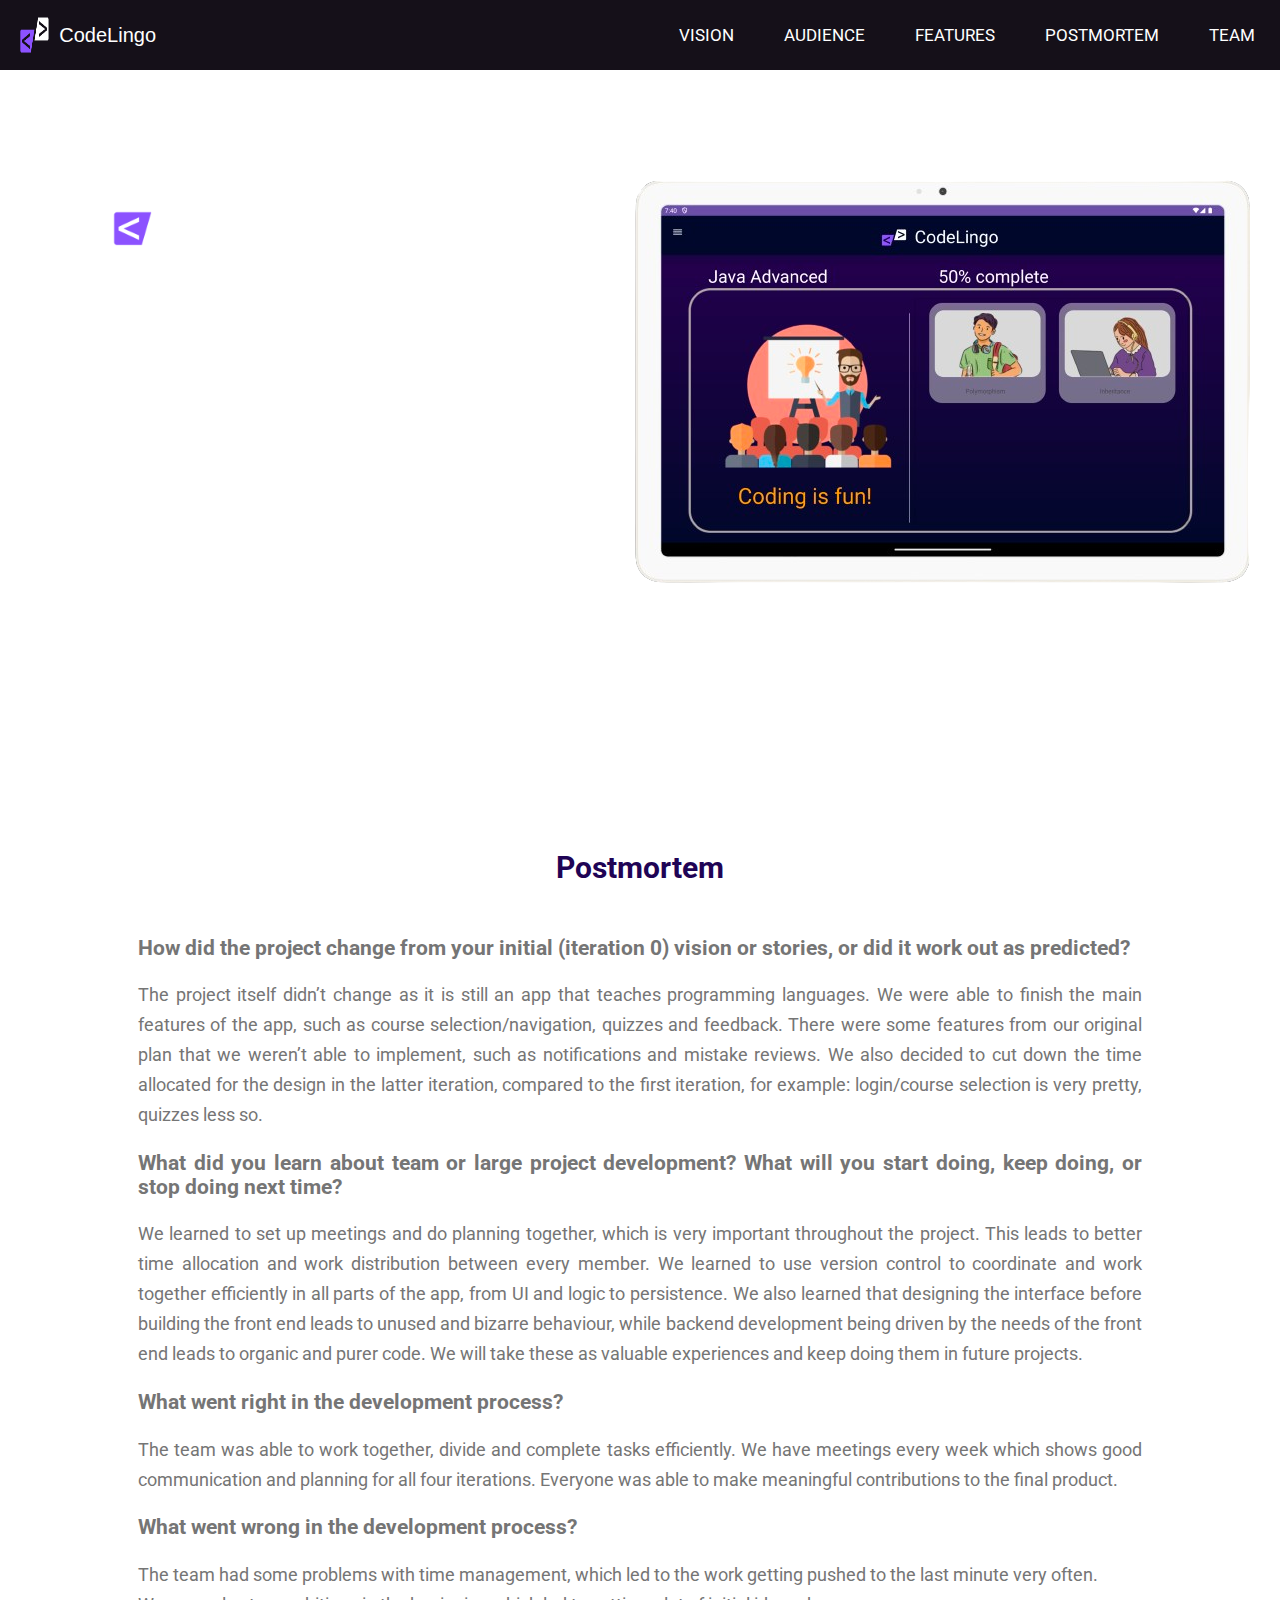
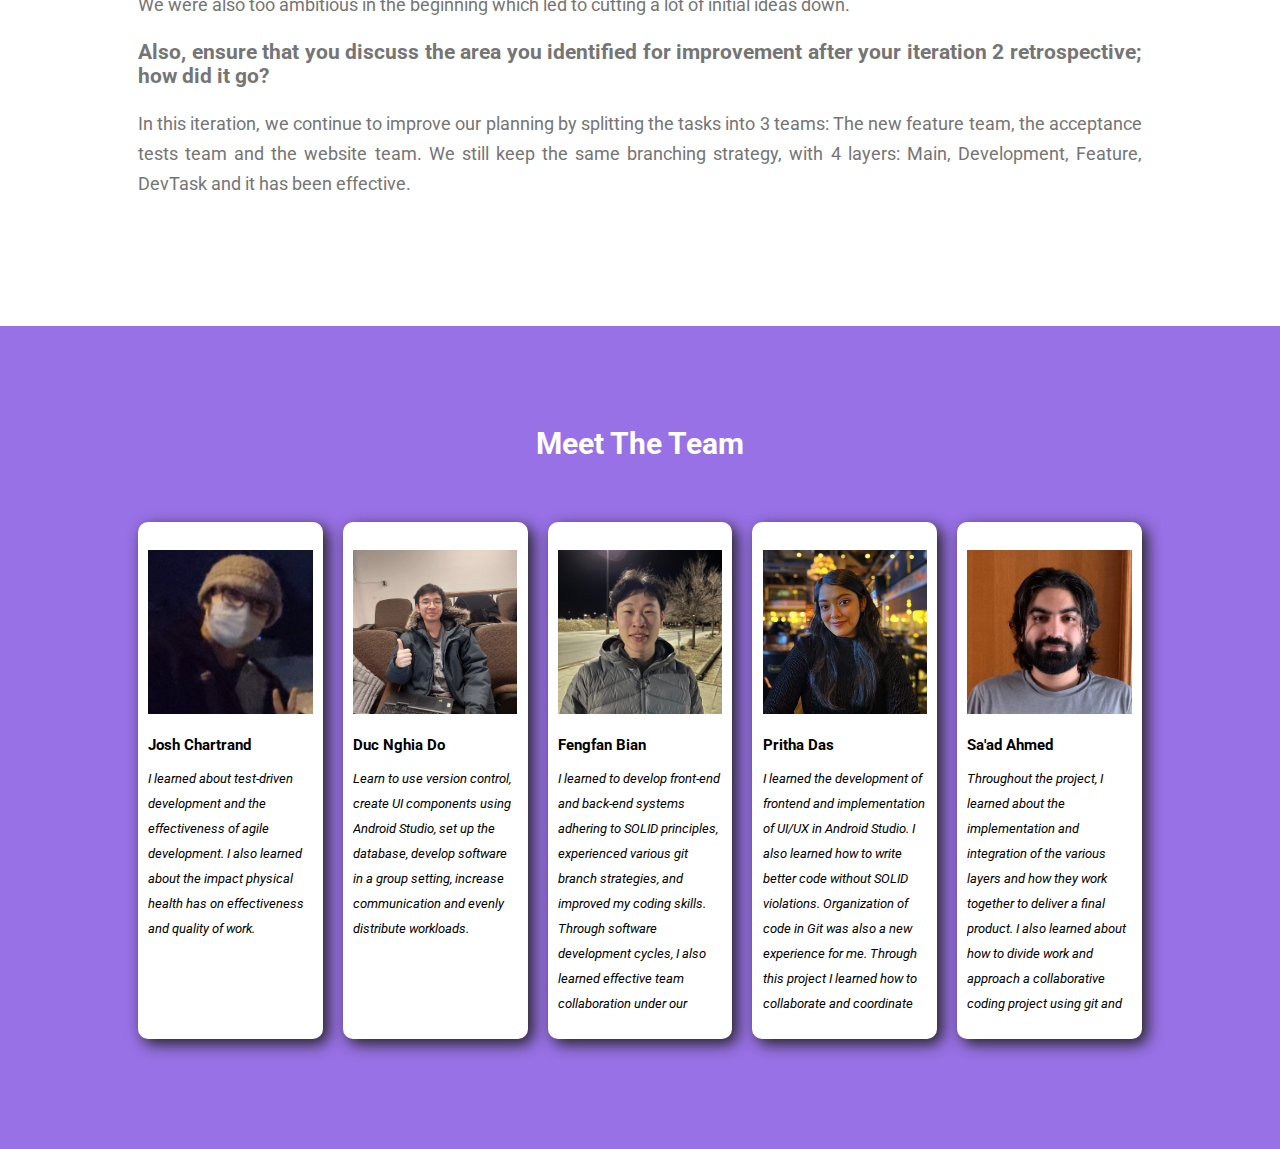
==== commit b9564263: "Download button linked" ====
--- a/website/extra_page.html
+++ b/website/extra_page.html
@@ -21,8 +21,8 @@
       <a href="index.html#vision">VISION</a>
       <a href="index.html#audience">AUDIENCE</a>
       <a href="index.html#feature">FEATURES</a>
+      <a id = 'faq-link' onclick="scrollToFunction('faq', 'faq-link')">POSTMORTEM</a>
       <a id = 'achievement-link' onclick="scrollToFunction('achievement', 'achievement-link')">TEAM</a>
-      <a id = 'faq-link' onclick="scrollToFunction('faq', 'faq-link')">POSTMORTEM</a>
     </div>
 </div>
 
@@ -34,7 +34,7 @@
         </div>
         <div class="summary">
             <p>CodeLingo is a programming language learning tool where learners and professionals can achieve fluency with programming languages quickly and efficiently.</p>
-            <button class="download-btn">Download Now</button>
+            <button class="download-btn" onclick="goToGitLab()">Download Now</button>
         </div>
     </div>
     <div class="preview">
